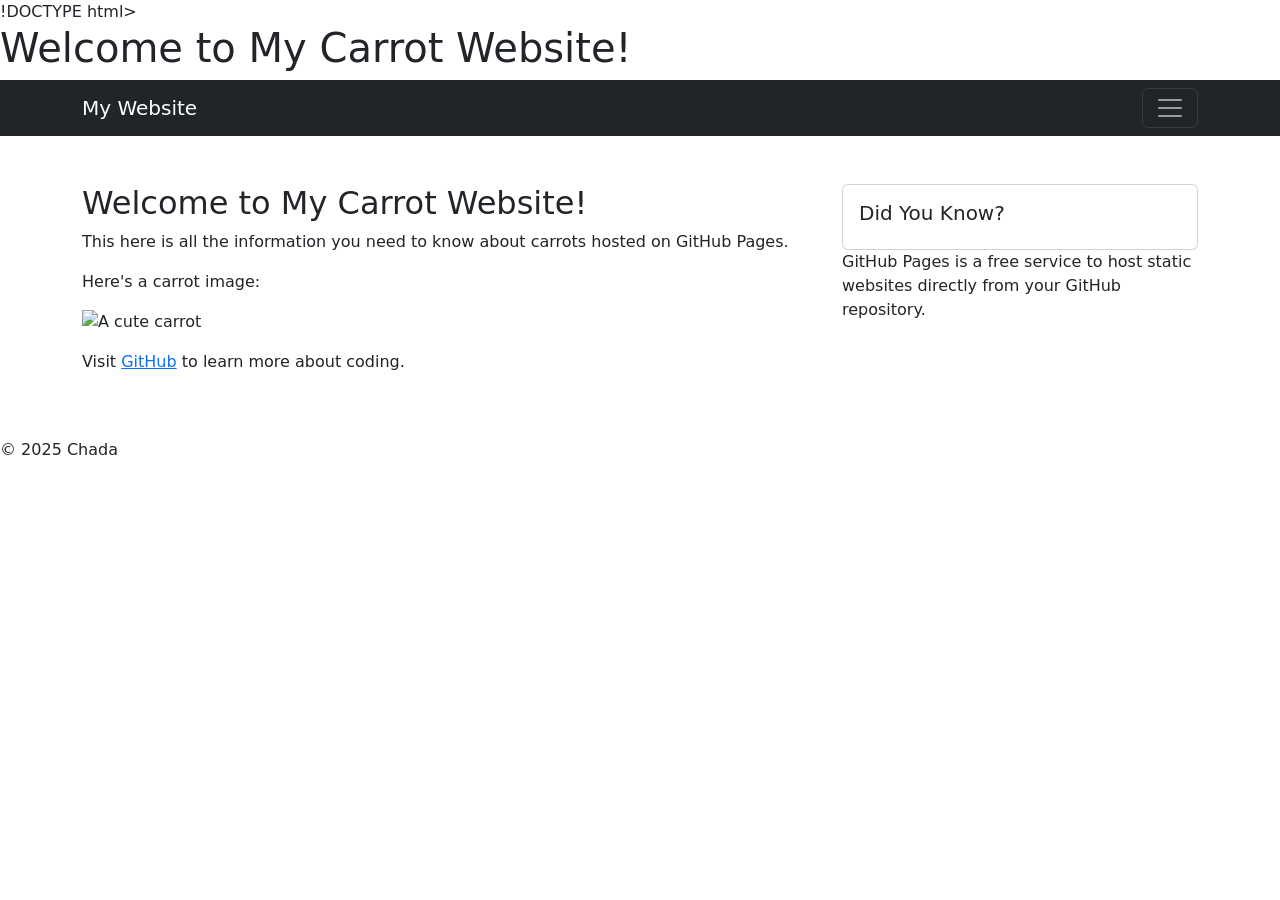
==== index.html @ 881aeac9 "Add files via upload" ====
!DOCTYPE html>

<html Lang="en">

<head>

     <meta charset="UFT-8">

     <meta name="viewpoint" content="width=device, initial-scale=1.0">

     <title>All About Carrots</title>
     <!--Bootstrap CSS-->
     <link href="https://cdn.jsdelivr.net/npm/bootstrap@5.3.0/dist/css/bootstrap.min.css" rel="stylesheet">
     <!--Custom CSS-->
     <link rel="stylesheet" href="style.css">

 </head>

 <body>

<header>

    <h1>Welcome to My Carrot Website!</h1>
    <nav class="navbar navbar-expand-Ig navbar-dark bg-dark">
        <div class="container">
            <a class="navbar-brand" href="index.html"> My Website </a>
            <button class="navbar-toggler" type="button" data-bs-toggle="collapse" data-bs-target="#navbarNav">
                <span class="navbar-toggler-icon"></span>
            </button>
            <div class="collapse navbar-collapse" id="navbarNav">
                <ul class="navbar-nav">
                    <li class="nav-item">
                        <a class="nav-link" href="index.html">Home</a>
                    </li>
                    <li class="nav-item">
                        <a class="nav-link" href="about.html">About</a>
                    </li>
                </ul>
            </div>
        </div>
    </nav>
</header>


<main class="container my-5">
    <div class="row">
        <div class="col-md-8">
             <h2>Welcome to My Carrot Website!</h2> 
            <p>This here is all the information you need to know about carrots hosted on GitHub Pages.</p>
            <p>Here's a carrot image:</p>
            <img src="https://i.pinimg.com/originals/f7/eb/bf/f7ebbfb9f5b5f157ddd684473910cd29.jpg" alt="A cute carrot">
            <p class="mt-3">Visit <a href="https://github.com">GitHub</a> to learn more about coding.</p>
        </div>
        <div class="col-md-4">
            <div class="card">
                <div class="card-body">
                    <h5 class="card-title">Did You Know?</h5>

                </div>
            </div> <p class="card-text">GitHub Pages is a free service to host static websites directly from your GitHub repository.</p> 
        </div>
   </div>
</main>



<footer>

    <p>&copy; 2025 Chada</p>

   </footer>
<!--Bootstrap JS & dependencies-->
<script src="https://cdn.jsdelivr.net/npm/@popperjs/core@2.11.6/dist/umd/popper.min.js"></script> 
<script src="https://cdn.jsdelivr.net/npm/bootstrap@5.3.0/dist/js/bootstrap.min.js"></script> 
 </body>

 </html
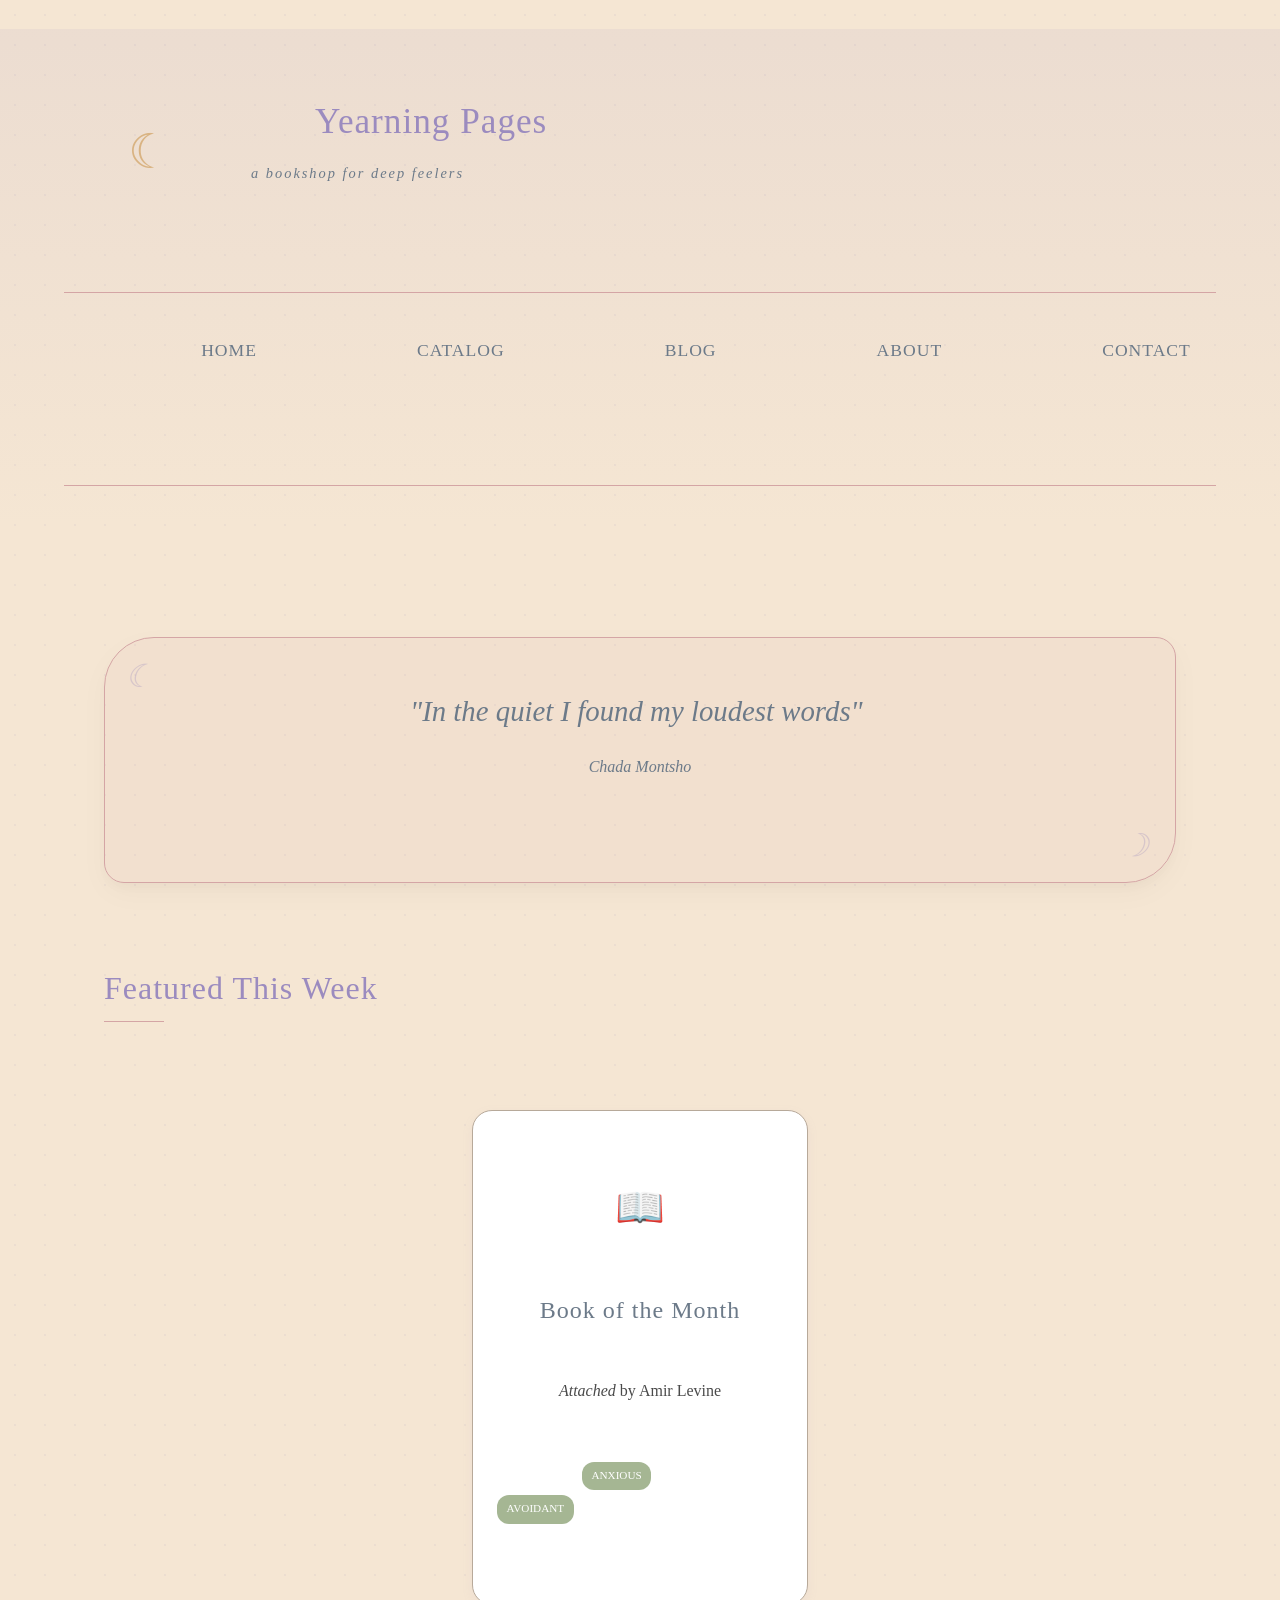
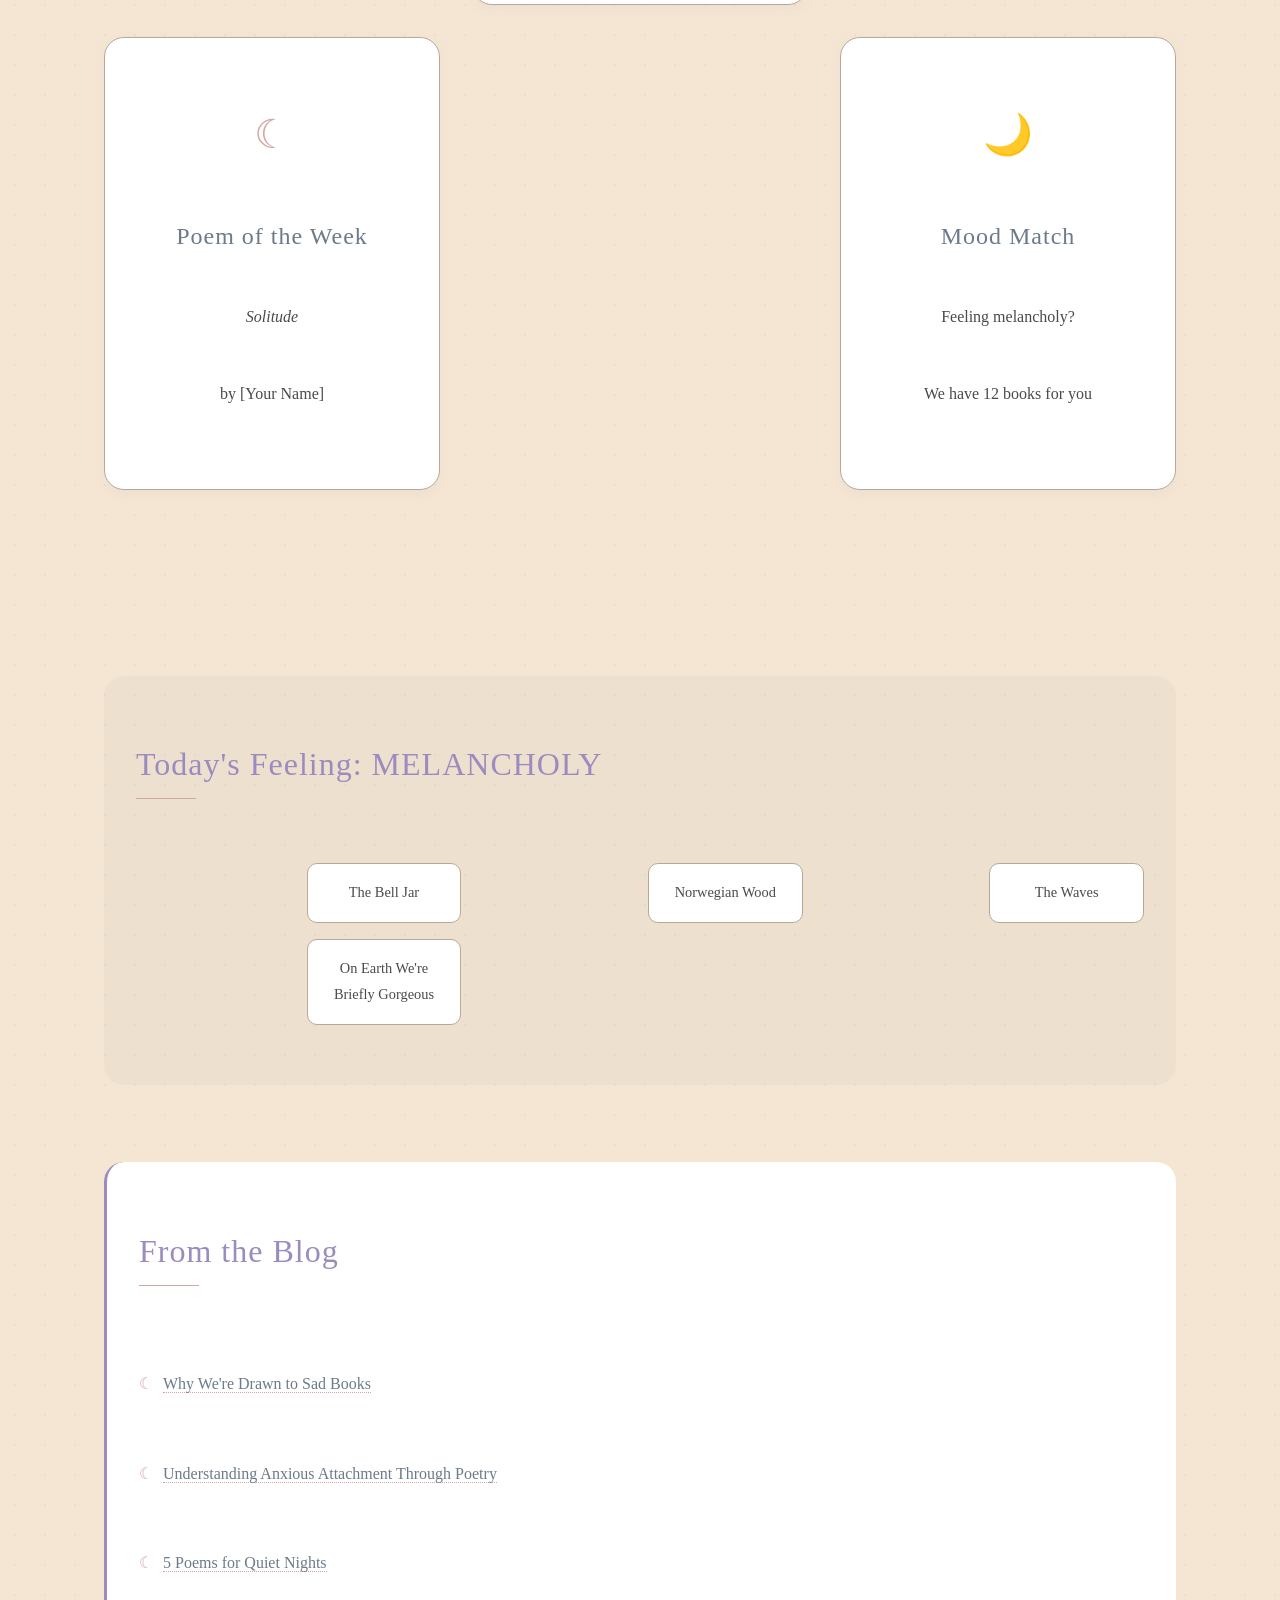
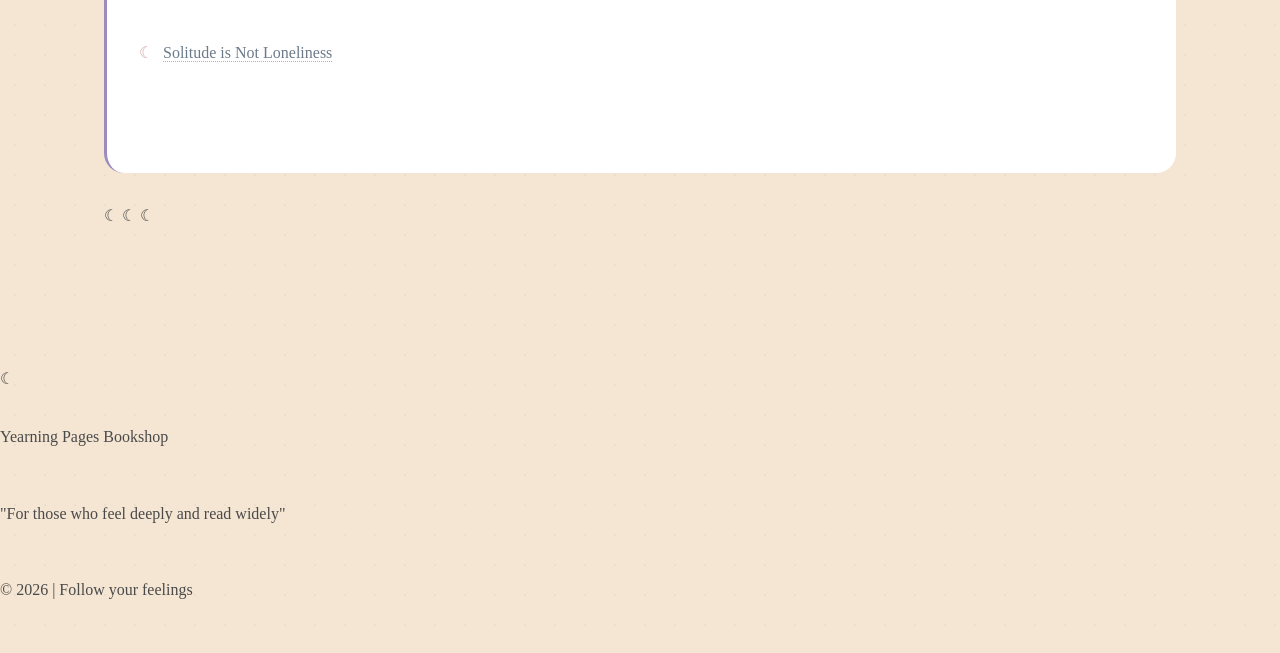
==== commit b2d6f0c9: "Add files via upload" ====
--- a/index.html
+++ b/index.html
@@ -1,77 +1,191 @@
-!DOCTYPE html>
 
-<html Lang="en">
+
+
+<!DOCTYPE html>
+
+<html lang="en">
 
 <head>
 
-     <meta charset="UFT-8">
+    <meta charset="UTF-8">
 
-     <meta name="viewpoint" content="width=device, initial-scale=1.0">
+    <meta name="viewport" content="width=device-width, initial-scale=1.0">
 
-     <title>All About Carrots</title>
-     <!--Bootstrap CSS-->
-     <link href="https://cdn.jsdelivr.net/npm/bootstrap@5.3.0/dist/css/bootstrap.min.css" rel="stylesheet">
-     <!--Custom CSS-->
-     <link rel="stylesheet" href="style.css">
+    <title>Yearning Pages - Bookshop for Deep Feelers</title>
 
- </head>
+    <link rel="stylesheet" href="stylesheet.css">
 
- <body>
+</head>
 
-<header>
+<body>
 
-    <h1>Welcome to My Carrot Website!</h1>
-    <nav class="navbar navbar-expand-Ig navbar-dark bg-dark">
-        <div class="container">
-            <a class="navbar-brand" href="index.html"> My Website </a>
-            <button class="navbar-toggler" type="button" data-bs-toggle="collapse" data-bs-target="#navbarNav">
-                <span class="navbar-toggler-icon"></span>
-            </button>
-            <div class="collapse navbar-collapse" id="navbarNav">
-                <ul class="navbar-nav">
-                    <li class="nav-item">
-                        <a class="nav-link" href="index.html">Home</a>
-                    </li>
-                    <li class="nav-item">
-                        <a class="nav-link" href="about.html">About</a>
-                    </li>
-                </ul>
-            </div>
-        </div>
-    </nav>
-</header>
+    <header>
 
+        <div class="logo-container">
 
-<main class="container my-5">
-    <div class="row">
-        <div class="col-md-8">
-             <h2>Welcome to My Carrot Website!</h2> 
-            <p>This here is all the information you need to know about carrots hosted on GitHub Pages.</p>
-            <p>Here's a carrot image:</p>
-            <img src="https://i.pinimg.com/originals/f7/eb/bf/f7ebbfb9f5b5f157ddd684473910cd29.jpg" alt="A cute carrot">
-            <p class="mt-3">Visit <a href="https://github.com">GitHub</a> to learn more about coding.</p>
-        </div>
-        <div class="col-md-4">
-            <div class="card">
-                <div class="card-body">
-                    <h5 class="card-title">Did You Know?</h5>
+            <div class="logo">☾</div>
 
-                </div>
-            </div> <p class="card-text">GitHub Pages is a free service to host static websites directly from your GitHub repository.</p> 
-        </div>
-   </div>
-</main>
+            <div class="site-title">
 
+                <h1>Yearning Pages</h1>
 
+                <div class="tagline">a bookshop for deep feelers</div>
 
-<footer>
+            </div>
 
-    <p>&copy; 2025 Chada</p>
+        </div>
 
-   </footer>
-<!--Bootstrap JS & dependencies-->
-<script src="https://cdn.jsdelivr.net/npm/@popperjs/core@2.11.6/dist/umd/popper.min.js"></script> 
-<script src="https://cdn.jsdelivr.net/npm/bootstrap@5.3.0/dist/js/bootstrap.min.js"></script> 
- </body>
+        
 
- </html+        <nav>
+
+            <ul>
+
+                <li><a href="index.html">HOME</a></li>
+
+                <li><a href="catalog.html">CATALOG</a></li>
+
+                <li><a href="blog.html">BLOG</a></li>
+
+                <li><a href="about.html">ABOUT</a></li>
+
+                <li><a href="contact.html">CONTACT</a></li>
+
+            </ul>
+
+        </nav>
+
+    </header>
+
+ 
+
+    <main>
+
+        <div class="hero-quote">
+
+            "In the quiet I found my loudest words"
+
+            <div style="font-size: 1rem; margin-top: 1rem;">Chada Montsho</div>
+
+        </div>
+
+ 
+
+        <h2 class="text-center">Featured This Week</h2>
+
+        
+
+        <div class="featured-grid">
+
+            <div class="featured-card">
+
+                <div class="featured-icon">📖</div>
+
+                <h3>Book of the Month</h3>
+
+                <p><em>Attached</em> by Amir Levine</p>
+
+                <p class="book-tags">
+
+                    <span class="tag">ANXIOUS</span>
+
+                    <span class="tag">AVOIDANT</span>
+
+                </p>
+
+            </div>
+
+ 
+
+            <div class="featured-card">
+
+                <div class="featured-icon">☾</div>
+
+                <h3>Poem of the Week</h3>
+
+                <p><em>Solitude</em></p>
+
+                <p>by [Your Name]</p>
+
+            </div>
+
+ 
+
+            <div class="featured-card">
+
+                <div class="featured-icon">🌙</div>
+
+                <h3>Mood Match</h3>
+
+                <p>Feeling melancholy?</p>
+
+                <p>We have 12 books for you</p>
+
+            </div>
+
+        </div>
+
+ 
+
+        <div class="mood-section">
+
+            <h2>Today's Feeling: MELANCHOLY</h2>
+
+            <div class="mood-books">
+
+                <div class="mini-book">The Bell Jar</div>
+
+                <div class="mini-book">Norwegian Wood</div>
+
+                <div class="mini-book">The Waves</div>
+
+                <div class="mini-book">On Earth We're Briefly Gorgeous</div>
+
+            </div>
+
+        </div>
+
+ 
+
+        <div class="blog-preview">
+
+            <h2>From the Blog</h2>
+
+            <ul>
+
+                <li><a href="blog.html#post1">Why We're Drawn to Sad Books</a></li>
+
+                <li><a href="blog.html#post2">Understanding Anxious Attachment Through Poetry</a></li>
+
+                <li><a href="blog.html#post3">5 Poems for Quiet Nights</a></li>
+
+                <li><a href="blog.html#post4">Solitude is Not Loneliness</a></li>
+
+            </ul>
+
+        </div>
+
+ 
+
+        <div class="moon-divider">☾ ☾ ☾</div>
+
+    </main>
+
+ 
+
+    <footer>
+
+        <div class="footer-moon">☾</div>
+
+        <p>Yearning Pages Bookshop</p>
+
+        <p class="footer-quote">"For those who feel deeply and read widely"</p>
+
+        <p>© 2026 | Follow your feelings</p>
+
+    </footer>
+
+</body>
+
+</html>
+
--- a/stylesheet.css
+++ b/stylesheet.css
@@ -0,0 +1,576 @@
+:root {
+    /* Main Color Palette - Soft, Dreamy, Melancholy */
+    --cream-paper: #F5E6D3;
+    --dusty-lavender: #9B8BBF;
+    --faded-denim: #6C7A89;
+    --dusty-rose: #D4A5A5;
+    --charcoal-text: #4A4A4A;
+    --sage-healing: #9CAF88;
+    --muted-gold: #D9B382;
+    --soft-taupe: #B7A99A;
+    
+    /* Soft Transparent Versions */
+    --lavender-soft: rgba(155, 139, 191, 0.1);
+    --rose-soft: rgba(212, 165, 165, 0.1);
+    --denim-soft: rgba(108, 122, 137, 0.05);
+    
+    /* Shadows */
+    --soft-shadow: 0 10px 30px rgba(0, 0, 0, 0.03), 0 6px 10px rgba(0, 0, 0, 0.02);
+    --gentle-shadow: 0 4px 12px rgba(155, 139, 191, 0.08);
+}
+ 
+/* ===== RESET & BASE STYLES ===== */
+* {
+    margin: 0;
+    padding: 0;
+    box-sizing: border-box;
+}
+ 
+body {
+    background-color: var(--cream-paper);
+    color: var(--charcoal-text);
+    font-family: 'Georgia', 'Times New Roman', 'Palatino', serif;
+    line-height: 1.8;
+    font-size: 16px;
+    background-image: radial-gradient(var(--lavender-soft) 1px, transparent 1px);
+    background-size: 30px 30px; /* Subtle texture like old paper */
+    min-height: 100vh;
+    display: flex;
+    flex-direction: column;
+}
+ 
+/* ===== TYPOGRAPHY ===== */
+h1, h2, h3, h4 {
+    color: var(--dusty-lavender);
+    font-weight: 300;
+    letter-spacing: 1px;
+    margin-bottom: 1rem;
+}
+ 
+h1 {
+    font-size: 2.5rem;
+    border-bottom: 1px solid var(--dusty-rose);
+    padding-bottom: 0.5rem;
+    display: inline-block;
+}
+ 
+h2 {
+    font-size: 2rem;
+    position: relative;
+}
+ 
+h2::after {
+    content: '';
+    position: absolute;
+    bottom: -5px;
+    left: 0;
+    width: 60px;
+    height: 1px;
+    background-color: var(--dusty-rose);
+}
+ 
+h3 {
+    font-size: 1.5rem;
+    color: var(--faded-denim);
+}
+ 
+p {
+    margin-bottom: 1.2rem;
+}
+ 
+a {
+    color: var(--faded-denim);
+    text-decoration: none;
+    border-bottom: 1px dotted var(--dusty-rose);
+    transition: all 0.3s ease;
+}
+ 
+a:hover {
+    color: var(--dusty-rose);
+    border-bottom: 1px solid var(--dusty-lavender);
+}
+ 
+/* ===== HEADER & NAVIGATION ===== */
+header {
+    padding: 2rem 5% 1rem 5%;
+    background: linear-gradient(to bottom, var(--lavender-soft), transparent);
+}
+ 
+.logo-container {
+    display: flex;
+    align-items: center;
+    gap: 1rem;
+    margin-bottom: 1.5rem;
+}
+ 
+.logo {
+    font-size: 3rem;
+    color: var(--muted-gold);
+    animation: softGlow 4s ease-in-out infinite;
+}
+ 
+@keyframes softGlow {
+    0%, 100% { opacity: 0.8; text-shadow: 0 0 5px var(--muted-gold); }
+    50% { opacity: 1; text-shadow: 0 0 15px var(--dusty-lavender); }
+}
+ 
+.site-title h1 {
+    margin-bottom: 0;
+    border-bottom: none;
+    font-size: 2.2rem;
+}
+ 
+.tagline {
+    color: var(--faded-denim);
+    font-style: italic;
+    font-size: 0.9rem;
+    letter-spacing: 2px;
+}
+ 
+/* Navigation */
+nav {
+    margin-top: 1.5rem;
+    border-top: 1px solid var(--dusty-rose);
+    border-bottom: 1px solid var(--dusty-rose);
+    padding: 0.8rem 0;
+}
+ 
+nav ul {
+    display: flex;
+    justify-content: center;
+    gap: 3rem;
+    list-style: none;
+    flex-wrap: wrap;
+}
+ 
+nav a {
+    border-bottom: none;
+    font-size: 1.1rem;
+    letter-spacing: 1px;
+    padding: 0.3rem 0;
+    position: relative;
+}
+ 
+nav a::after {
+    content: '';
+    position: absolute;
+    bottom: 0;
+    left: 50%;
+    transform: translateX(-50%);
+    width: 0;
+    height: 1px;
+    background-color: var(--dusty-rose);
+    transition: width 0.3s ease;
+}
+ 
+nav a:hover::after {
+    width: 100%;
+}
+ 
+nav a:hover {
+    color: var(--dusty-lavender);
+}
+ 
+/* ===== MAIN CONTENT ===== */
+main {
+    flex: 1;
+    padding: 3rem 5%;
+    max-width: 1200px;
+    margin: 0 auto;
+    width: 100%;
+}
+ 
+/* ===== HOMEPAGE SPECIFIC ===== */
+.hero-quote {
+    text-align: center;
+    padding: 3rem 2rem;
+    margin-bottom: 3rem;
+    background-color: var(--rose-soft);
+    border-radius: 50px 20px;
+    font-size: 1.8rem;
+    font-style: italic;
+    color: var(--faded-denim);
+    border: 1px solid var(--dusty-rose);
+    box-shadow: var(--soft-shadow);
+    position: relative;
+}
+ 
+.hero-quote::before,
+.hero-quote::after {
+    content: '☾';
+    font-size: 2rem;
+    color: var(--dusty-lavender);
+    opacity: 0.3;
+    position: absolute;
+}
+ 
+.hero-quote::before {
+    top: 10px;
+    left: 20px;
+}
+ 
+.hero-quote::after {
+    bottom: 10px;
+    right: 20px;
+    transform: rotate(180deg);
+}
+ 
+.featured-grid {
+    display: grid;
+    grid-template-columns: repeat(auto-fit, minmax(250px, 1fr));
+    gap: 2rem;
+    margin: 3rem 0;
+}
+ 
+.featured-card {
+    background-color: white;
+    padding: 2rem 1.5rem;
+    border-radius: 20px;
+    text-align: center;
+    border: 1px solid var(--soft-taupe);
+    box-shadow: var(--gentle-shadow);
+    transition: transform 0.3s ease, box-shadow 0.3s ease;
+}
+ 
+.featured-card:hover {
+    transform: translateY(-5px);
+    box-shadow: 0 15px 30px rgba(155, 139, 191, 0.15);
+}
+ 
+.featured-icon {
+    font-size: 2.5rem;
+    color: var(--dusty-rose);
+    margin-bottom: 1rem;
+}
+ 
+.mood-section {
+    background-color: var(--denim-soft);
+    padding: 2rem;
+    border-radius: 20px;
+    margin: 3rem 0;
+}
+ 
+.mood-books {
+    display: grid;
+    grid-template-columns: repeat(auto-fit, minmax(150px, 1fr));
+    gap: 1rem;
+    margin-top: 1.5rem;
+}
+ 
+.mini-book {
+    background-color: white;
+    padding: 1rem;
+    text-align: center;
+    border-radius: 10px;
+    border: 1px solid var(--soft-taupe);
+    font-size: 0.9rem;
+}
+ 
+.blog-preview {
+    background-color: white;
+    padding: 2rem;
+    border-radius: 20px;
+    border-left: 3px solid var(--dusty-lavender);
+}
+ 
+.blog-preview ul {
+    list-style: none;
+}
+ 
+.blog-preview li {
+    margin: 1rem 0;
+    padding-left: 1.5rem;
+    position: relative;
+}
+ 
+.blog-preview li::before {
+    content: '☾';
+    color: var(--dusty-rose);
+    position: absolute;
+    left: 0;
+}
+ 
+/* ===== CATALOG PAGE ===== */
+.filter-section {
+    margin: 2rem 0;
+    display: flex;
+    flex-wrap: wrap;
+    gap: 0.5rem;
+    justify-content: center;
+}
+ 
+.filter-btn {
+    background-color: transparent;
+    border: 1px solid var(--dusty-rose);
+    color: var(--faded-denim);
+    padding: 0.5rem 1.2rem;
+    border-radius: 30px;
+    cursor: pointer;
+    font-family: inherit;
+    transition: all 0.3s ease;
+}
+ 
+.filter-btn:hover,
+.filter-btn.active {
+    background-color: var(--dusty-rose);
+    color: white;
+}
+ 
+.book-grid {
+    display: grid;
+    grid-template-columns: repeat(auto-fill, minmax(300px, 1fr));
+    gap: 2rem;
+    margin: 3rem 0;
+}
+ 
+.book-card {
+    background-color: white;
+    border-radius: 15px;
+    padding: 1.5rem;
+    display: flex;
+    gap: 1rem;
+    border: 1px solid var(--soft-taupe);
+    box-shadow: var(--gentle-shadow);
+    transition: all 0.3s ease;
+}
+ 
+.book-card:hover {
+    transform: translateY(-3px);
+    box-shadow: 0 10px 25px rgba(155, 139, 191, 0.2);
+}
+ 
+.book-cover {
+    min-width: 80px;
+    height: 100px;
+    background-color: var(--lavender-soft);
+    border-radius: 8px;
+    display: flex;
+    align-items: center;
+    justify-content: center;
+    color: var(--dusty-lavender);
+    font-size: 2rem;
+}
+ 
+.book-info h3 {
+    margin-bottom: 0.3rem;
+}
+ 
+.book-author {
+    color: var(--soft-taupe);
+    font-size: 0.9rem;
+    margin-bottom: 0.5rem;
+}
+ 
+.book-rating {
+    color: var(--muted-gold);
+    margin-bottom: 0.5rem;
+}
+ 
+.book-tags {
+    display: flex;
+    flex-wrap: wrap;
+    gap: 0.3rem;
+    margin-top: 0.5rem;
+}
+ 
+.tag {
+    background-color: var(--sage-healing);
+    color: white;
+    font-size: 0.7rem;
+    padding: 0.2rem 0.6rem;
+    border-radius: 12px;
+    opacity: 0.9;
+}
+ 
+/* ===== BLOG PAGE ===== */
+.blog-post {
+    background-color: white;
+    padding: 2rem;
+    margin-bottom: 2rem;
+    border-radius: 20px;
+    border: 1px solid var(--soft-taupe);
+    box-shadow: var(--soft-shadow);
+}
+ 
+.post-date {
+    color: var(--dusty-rose);
+    font-size: 0.9rem;
+    letter-spacing: 2px;
+    margin-bottom: 0.5rem;
+}
+ 
+.post-title {
+    color: var(--dusty-lavender);
+    font-size: 1.8rem;
+    margin-bottom: 1rem;
+}
+ 
+.post-excerpt {
+    margin: 1rem 0;
+}
+ 
+.read-more {
+    display: inline-block;
+    margin-top: 1rem;
+    font-style: italic;
+}
+ 
+.post-meta {
+    color: var(--soft-taupe);
+    font-size: 0.9rem;
+    border-top: 1px solid var(--rose-soft);
+    padding-top: 1rem;
+    margin-top: 1rem;
+}
+ 
+.featured-poem {
+    background: linear-gradient(135deg, var(--lavender-soft), var(--rose-soft));
+    padding: 2.5rem;
+    border-radius: 30px;
+    text-align: center;
+    margin: 3rem 0;
+    border: 1px solid var(--dusty-rose);
+}
+ 
+.poem-content {
+    font-style: italic;
+    font-size: 1.2rem;
+    line-height: 2;
+    max-width: 600px;
+    margin: 0 auto;
+}
+ 
+.poem-author {
+    margin-top: 1.5rem;
+    color: var(--faded-denim);
+}
+ 
+/* ===== ABOUT PAGE ===== */
+.about-container {
+    display: grid;
+    grid-template-columns: 1fr 2fr;
+    gap: 3rem;
+    margin: 3rem 0;
+    align-items: start;
+}
+ 
+.profile-section {
+    text-align: center;
+}
+ 
+.profile-image {
+    width: 200px;
+    height: 200px;
+    border-radius: 50%;
+    background-color: var(--lavender-soft);
+    margin: 0 auto 1.5rem;
+    display: flex;
+    align-items: center;
+    justify-content: center;
+    font-size: 5rem;
+    color: var(--dusty-rose);
+    border: 3px solid var(--dusty-lavender);
+    box-shadow: var(--gentle-shadow);
+}
+ 
+.profile-name {
+    font-size: 1.8rem;
+    color: var(--dusty-lavender);
+}
+ 
+.bio-section {
+    background-color: white;
+    padding: 2rem;
+    border-radius: 20px;
+    border: 1px solid var(--soft-taupe);
+}
+ 
+.origin-story {
+    background-color: var(--rose-soft);
+    padding: 1.5rem;
+    border-radius: 15px;
+    margin: 2rem 0;
+    font-style: italic;
+}
+ 
+.favorite-books-grid {
+    display: grid;
+    grid-template-columns: repeat(5, 1fr);
+    gap: 1rem;
+    margin-top: 1rem;
+}
+ 
+.fav-book {
+    background-color: var(--lavender-soft);
+    aspect-ratio: 2/3;
+    border-radius: 8px;
+    display: flex;
+    align-items: center;
+    justify-content: center;
+    font-size: 2rem;
+    color: var(--dusty-lavender);
+    border: 1px solid var(--dusty-rose);
+}
+ 
+/* ===== CONTACT PAGE ===== */
+.contact-intro {
+    text-align: center;
+    max-width: 600px;
+    margin: 0 auto 3rem;
+    font-size: 1.2rem;
+    color: var(--faded-denim);
+}
+ 
+.contact-container {
+    display: grid;
+    grid-template-columns: 1fr 1fr;
+    gap: 3rem;
+}
+ 
+.contact-form {
+    background-color: white;
+    padding: 2rem;
+    border-radius: 20px;
+    border: 1px solid var(--soft-taupe);
+}
+ 
+.form-group {
+    margin-bottom: 1.5rem;
+}
+ 
+.form-group label {
+    display: block;
+    margin-bottom: 0.5rem;
+    color: var(--faded-denim);
+    font-size: 0.95rem;
+}
+ 
+.form-group input,
+.form-group select,
+.form-group textarea {
+    width: 100%;
+    padding: 0.8rem;
+    border: 1px solid var(--soft-taupe);
+    border-radius: 8px;
+    font-family: inherit;
+    background-color: var(--cream-paper);
+    transition: all 0.3s ease;
+}
+ 
+.form-group input:focus,
+.form-group select:focus,
+.form-group textarea:focus {
+    outline: none;
+    border-color: var(--dusty-lavender);
+    box-shadow: 0 0 0 3px var(--lavender-soft);
+}
+ 
+.mood-options {
+    display: grid;
+    grid-template-columns: repeat(2, 1fr);
+    gap: 0.5rem;
+}
+ 
+.mood-option {
+    background-color: var(--rose-soft);
+    border: 1px solid var(--dust
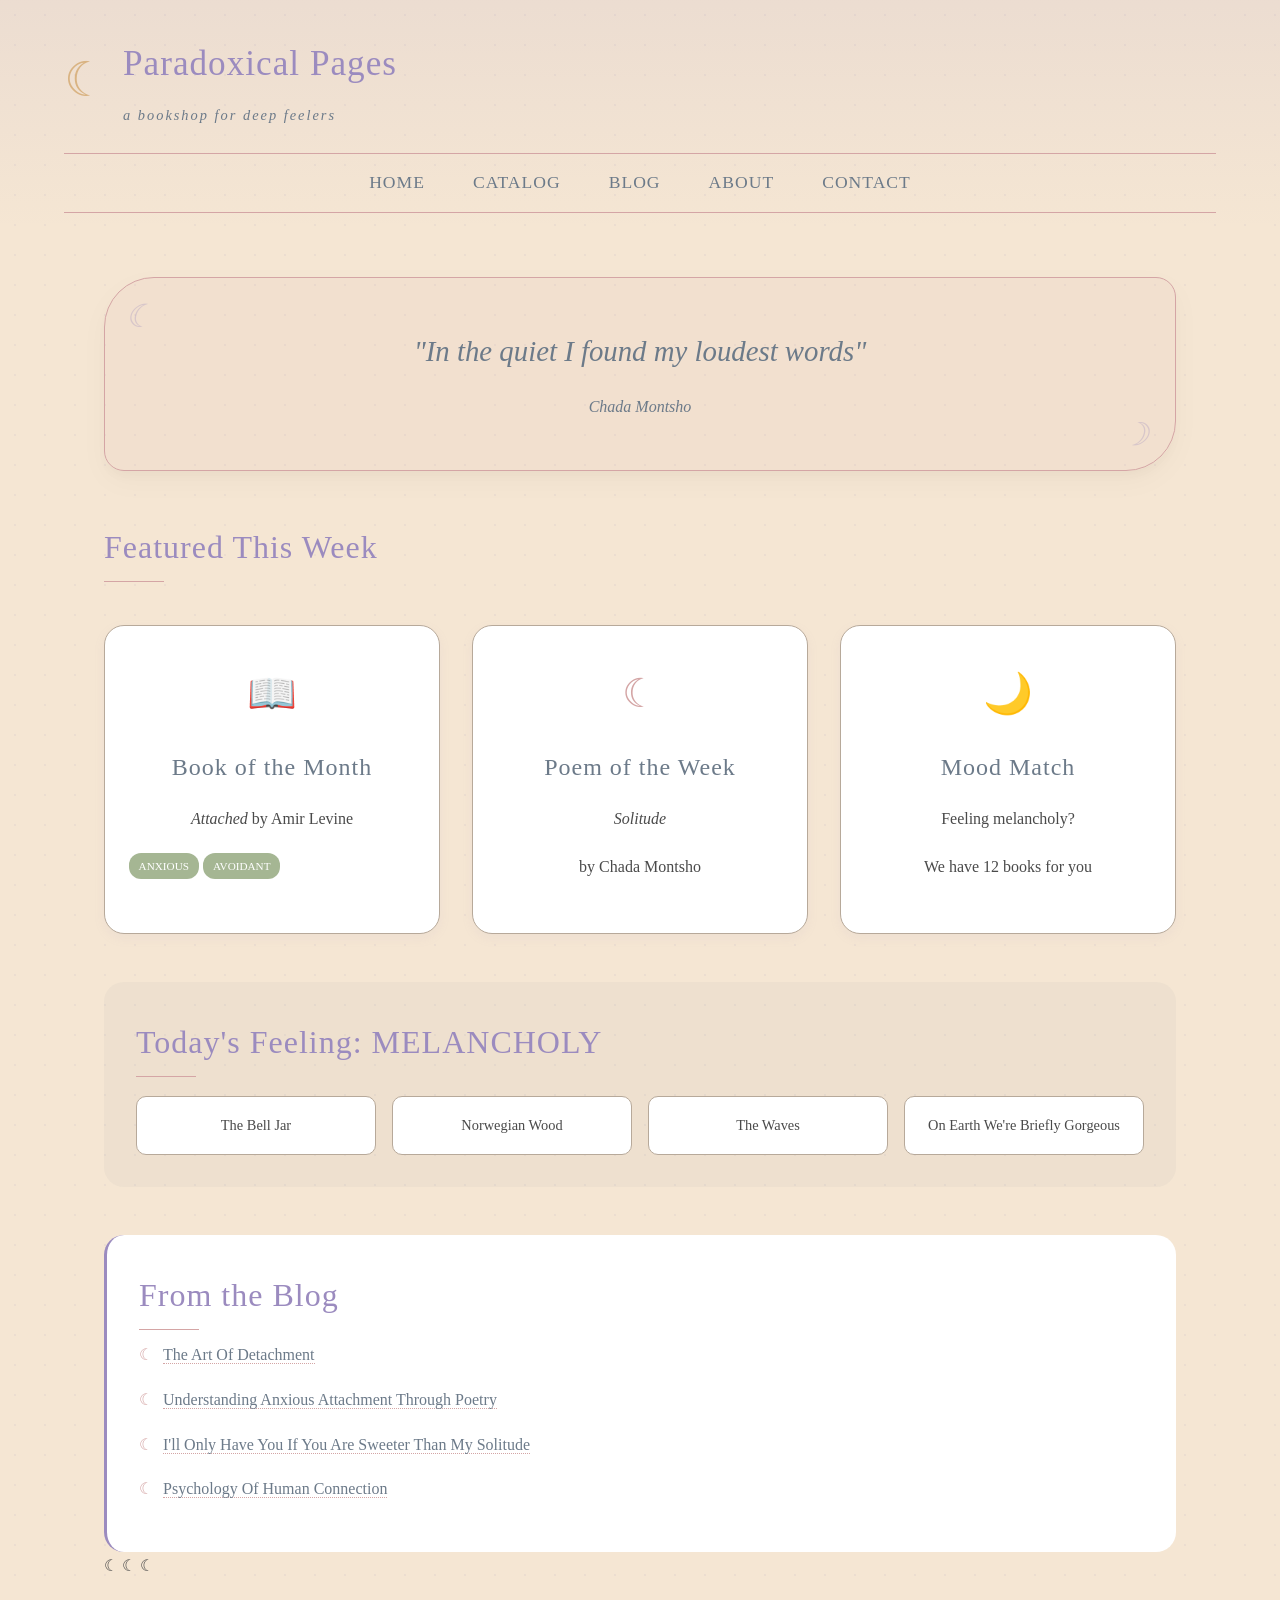
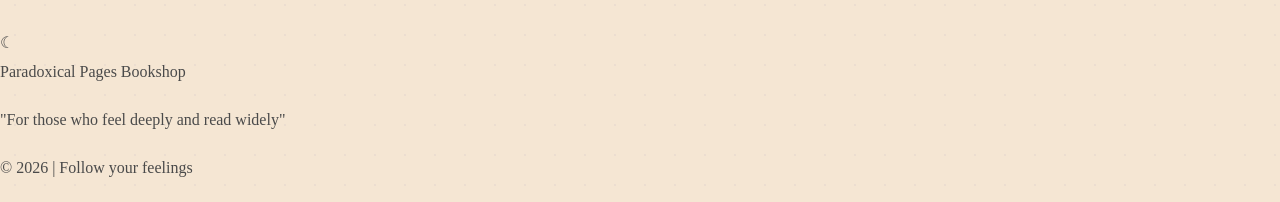
==== commit 33f97bc8: "Add files via upload" ====
--- a/index.html
+++ b/index.html
@@ -7,183 +7,178 @@
 
 <head>
 
-    <meta charset="UTF-8">
+    <meta charset="UTF-8"
 
-    <meta name="viewport" content="width=device-width, initial-scale=1.0">
+    <meta name="viewport" content="width=device-width, initial-scale=1.0">
 
-    <title>Yearning Pages - Bookshop for Deep Feelers</title>
+    <title>Paradoxical Pages - Bookshop for Deep Feelers</title>
 
-    <link rel="stylesheet" href="stylesheet.css">
+    <link rel="stylesheet" href="stylesheet.css">
 
 </head>
 
 <body>
 
-    <header>
+     <header>
 
-        <div class="logo-container">
+        <div class="logo-container">
 
-            <div class="logo">☾</div>
+        <div class="logo">☾</div>
 
-            <div class="site-title">
+        <div class="site-title">
 
-                <h1>Yearning Pages</h1>
+            <h1>Paradoxical Pages</h1>
 
-                <div class="tagline">a bookshop for deep feelers</div>
+            <div class="tagline">a bookshop for deep feelers</div>
 
-            </div>
+            </div>
 
-        </div>
+          </div>
 
-        
 
-        <nav>
 
-            <ul>
+          <nav>
 
-                <li><a href="index.html">HOME</a></li>
+             <ul>
 
-                <li><a href="catalog.html">CATALOG</a></li>
+                <li><a href="index.html">HOME</a></li>
 
-                <li><a href="blog.html">BLOG</a></li>
+                <li><a href="catalog.html">CATALOG</a></li>
 
-                <li><a href="about.html">ABOUT</a></li>
+                <li><a href="blog.html">BLOG</a></li>
 
-                <li><a href="contact.html">CONTACT</a></li>
+                <li><a href="about.html">ABOUT</a></li>
 
-            </ul>
+                <li><a href="contact.html">CONTACT</a></li>
 
-        </nav>
+             </ul>
 
-    </header>
+          </nav>
 
- 
+       </header>
 
-    <main>
 
-        <div class="hero-quote">
+  <main>
 
-            "In the quiet I found my loudest words"
+ <div class="hero-quote">
 
-            <div style="font-size: 1rem; margin-top: 1rem;">Chada Montsho</div>
+        "In the quiet I found my loudest words"
+ <div style="font-size: 1rem; margin-top: 1rem;">Chada Montsho</div>
 
-        </div>
+</div>
 
- 
 
-        <h2 class="text-center">Featured This Week</h2>
 
-        
+        <h2 class="text-center">Featured This Week</h2>
 
-        <div class="featured-grid">
 
-            <div class="featured-card">
 
-                <div class="featured-icon">📖</div>
+          <div class="featured-grid">
 
-                <h3>Book of the Month</h3>
+          <div class="featured-card">
 
-                <p><em>Attached</em> by Amir Levine</p>
+          <div class="featured-icon">📖</div>
 
-                <p class="book-tags">
+          <h3>Book of the Month</h3>
 
-                    <span class="tag">ANXIOUS</span>
+          <p><em>Attached</em> by Amir Levine</p>
 
-                    <span class="tag">AVOIDANT</span>
+          <p class="book-tags">
 
-                </p>
+          <span class="tag">ANXIOUS</span>
 
-            </div>
+          <span class="tag">AVOIDANT</span>
 
- 
+            </p>
 
-            <div class="featured-card">
+          </div>
 
-                <div class="featured-icon">☾</div>
 
-                <h3>Poem of the Week</h3>
 
-                <p><em>Solitude</em></p>
+             <div class="featured-card">
 
-                <p>by [Your Name]</p>
+             <div class="featured-icon">☾</div>
 
-            </div>
+               <h3>Poem of the Week</h3>
 
- 
+               <p><em>Solitude</em></p>
 
-            <div class="featured-card">
+               <p>by Chada Montsho</p>
 
-                <div class="featured-icon">🌙</div>
+           </div>
 
-                <h3>Mood Match</h3>
 
-                <p>Feeling melancholy?</p>
+   <div class="featured-card">
 
-                <p>We have 12 books for you</p>
+    <div class="featured-icon">🌙</div>
 
-            </div>
+        <h3>Mood Match</h3>
 
-        </div>
+            <p>Feeling melancholy?</p>
 
- 
+             <p>We have 12 books for you</p>
 
-        <div class="mood-section">
+          </div>
 
-            <h2>Today's Feeling: MELANCHOLY</h2>
+          </div>
 
-            <div class="mood-books">
 
-                <div class="mini-book">The Bell Jar</div>
+       <div class="mood-section">
 
-                <div class="mini-book">Norwegian Wood</div>
+             <h2>Today's Feeling: MELANCHOLY</h2>
 
-                <div class="mini-book">The Waves</div>
+            <div class="mood-books">
 
-                <div class="mini-book">On Earth We're Briefly Gorgeous</div>
+                 <div class="mini-book">The Bell Jar</div>
 
-            </div>
+                <div class="mini-book">Norwegian Wood</div>
 
-        </div>
+                 <div class="mini-book">The Waves</div>
 
- 
+                <div class="mini-book">On Earth We're Briefly Gorgeous</div>
 
-        <div class="blog-preview">
+         </div>
 
-            <h2>From the Blog</h2>
+        </div>
 
-            <ul>
 
-                <li><a href="blog.html#post1">Why We're Drawn to Sad Books</a></li>
 
-                <li><a href="blog.html#post2">Understanding Anxious Attachment Through Poetry</a></li>
+         <div class="blog-preview">
 
-                <li><a href="blog.html#post3">5 Poems for Quiet Nights</a></li>
+         <h2>From the Blog</h2>
 
-                <li><a href="blog.html#post4">Solitude is Not Loneliness</a></li>
+         <ul>
 
-            </ul>
+                <li><a href="blog.html#post6">The Art Of Detachment</a></li>
 
-        </div>
+                <li><a href="blog.html#post2">Understanding Anxious Attachment Through Poetry</a></li>
 
- 
+                <li><a href="blog.html#post3">I'll Only Have You If You Are Sweeter Than My Solitude </a></li>
 
-        <div class="moon-divider">☾ ☾ ☾</div>
+                <li><a href="blog.html#post5">Psychology Of Human Connection</a></li>
 
-    </main>
+        </ul>
 
- 
+    </div>
 
-    <footer>
 
-        <div class="footer-moon">☾</div>
 
-        <p>Yearning Pages Bookshop</p>
+   <div class="moon-divider">☾ ☾ ☾</div>
 
-        <p class="footer-quote">"For those who feel deeply and read widely"</p>
+</main>
 
-        <p>© 2026 | Follow your feelings</p>
 
-    </footer>
+    <footer>
+
+        <div class="footer moon">☾</div>
+
+        <p>Paradoxical Pages Bookshop</p>
+
+        <p class="footer quote">"For those who feel deeply and read widely"</p>
+
+        <p>© 2026 | Follow your feelings</p>
+
+</footer>
 
 </body>
 
